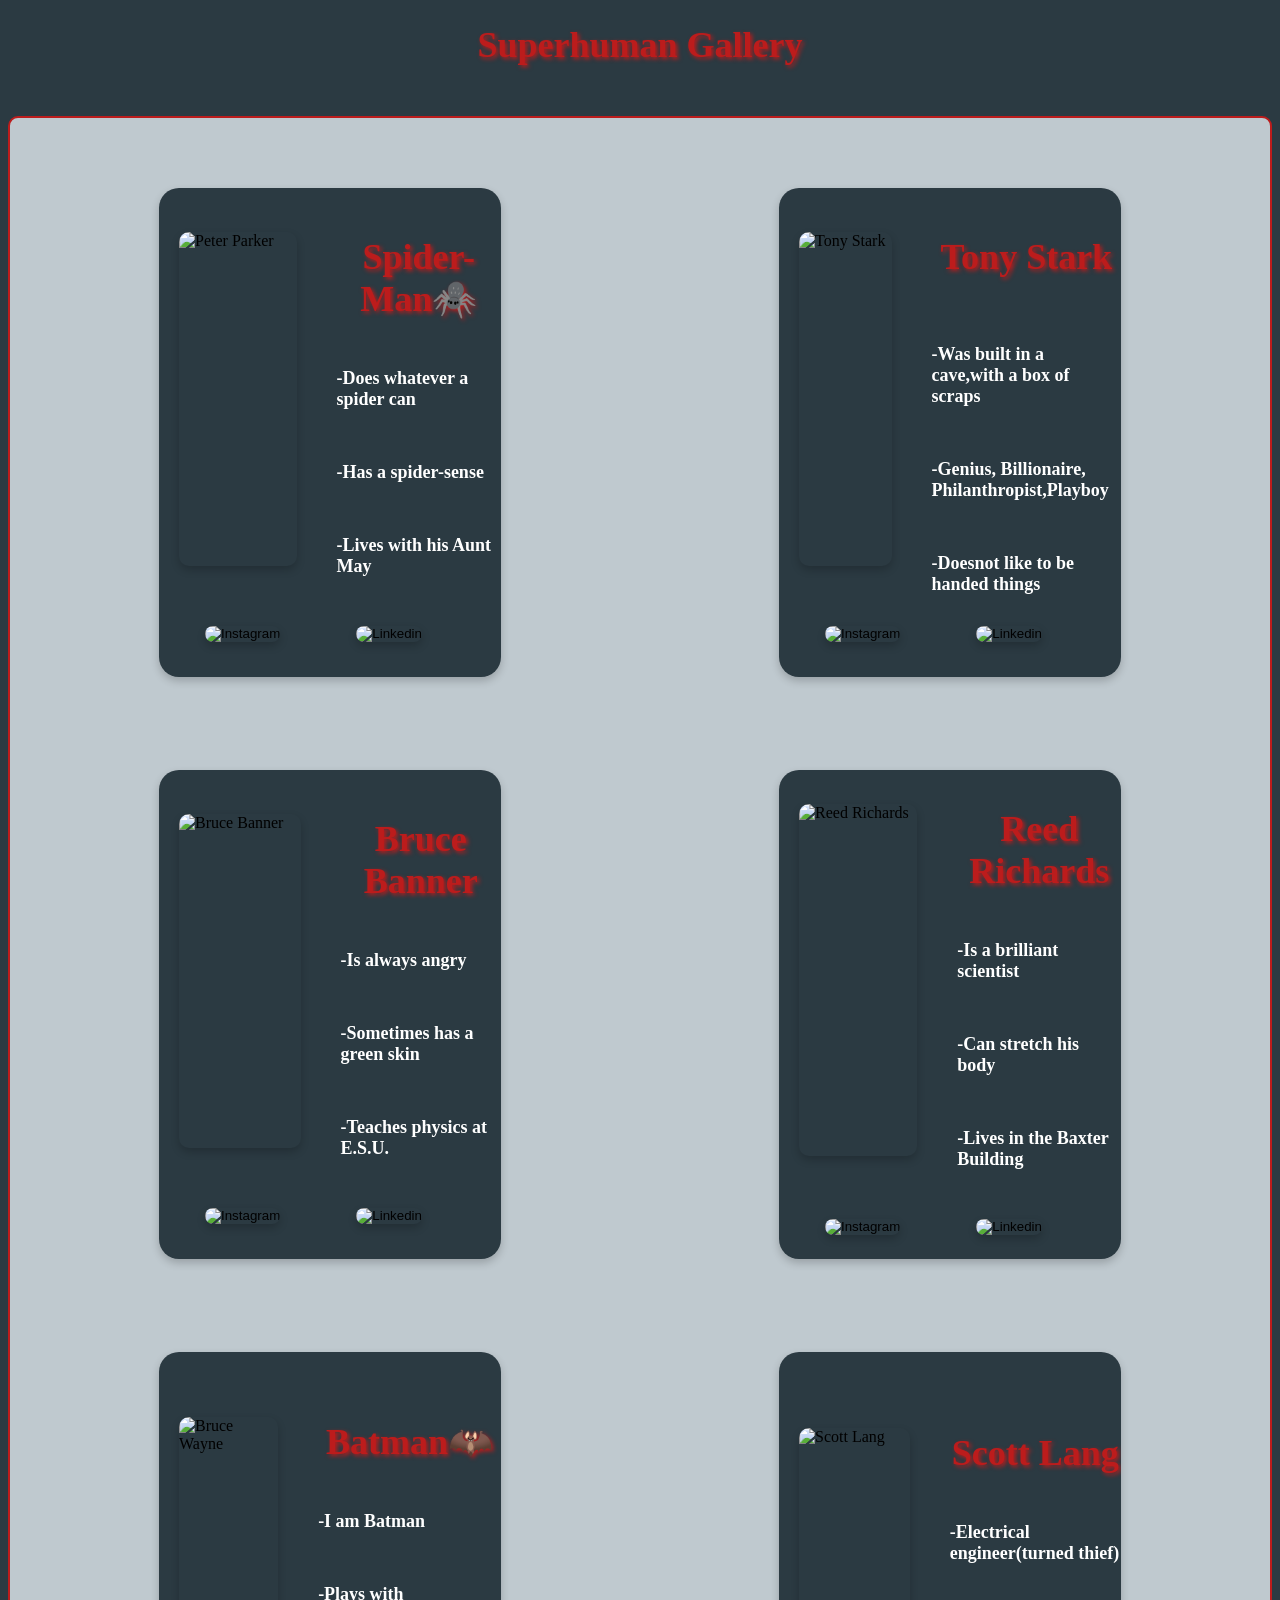
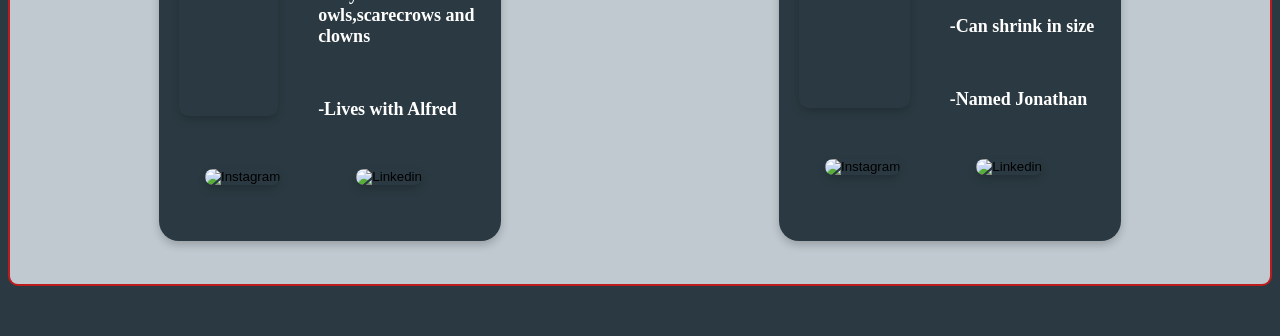
==== index.html @ 7b8031fe "Rename ui.html to index.html" ====
<!DOCTYPE html>
<html lang="en">

<head>
    <meta charset="UTF-8">
    <meta name="viewport" content="width=device-width, initial-scale=1.0">
    <title>Home page;)</title>
    <link rel="stylesheet" href="styleoutlet.css">
</head>

<body>
    <h1>Superhuman Gallery</h1>
    <div class="gallery">
        <div id="SpiderMan" class="superhero">
            <div class="content-container">
                <img src="images/spiderman.png" alt="Peter Parker">
                <div class="description-container">
                    <h1>Spider-Man🕷️</h1>
                    <h4>-Does whatever a spider can</h4><br>
                    <h4>-Has a spider-sense</h4><br>
                    <h4>-Lives with his Aunt May</h4><br>
                </div>
            </div>
            <div class="button-container">
                <button type="button"
                    onclick="window.location.href='https://www.instagram.com/spiderman?utm_source=ig_web_button_share_sheet&stkn=ZDNlZDc0MzIxNw=='"><img
                        src="images/ig.png" alt="Instagram" class="linkedin-icon"></button>
                <button type="button" onclick="window.location.href='spiderlink.html'"><img src="images/linkedin.png"
                        alt="Linkedin" class="linkedin-icon"></button>
            </div>
        </div>
        <div id="IronMan" class="superhero">
            <div class="content-container">
                <img src="images/ironman.png" alt="Tony Stark">
                <div class="description-container">
                    <h1>Tony Stark</h1><br>
                    <h4>-Was built in a cave,with a box of scraps</h4><br>
                    <h4>-Genius, Billionaire, Philanthropist,Playboy</h4><br>
                    <h4>-Doesnot like to be handed things</h4>
                </div>
            </div>
            <div class="button-container">
                <button type="button"
                    onclick="window.location.href='https://www.instagram.com/robertdowneyjr?utm_source=ig_web_button_share_sheet&stkn=ZDNlZDc0MzIxNw=='"><img
                        src="images/ig.png" alt="Instagram" class="linkedin-icon"></button>
                <button type="button" onclick="window.location.href='ironlink.html'"><img src="images/linkedin.png"
                        alt="Linkedin" class="linkedin-icon"></button>
            </div>
        </div>
        <div id="Hulk" class="superhero">
            <div class="content-container">
                <img src="images/hulk.png" alt="Bruce Banner">
                <div class="description-container">
                    <h1>Bruce Banner</h1>
                    <h4>-Is always angry</h4><br>
                    <h4>-Sometimes has a green skin</h4><br>
                    <h4>-Teaches physics at E.S.U.</h4><br>
                </div>
            </div>
            <div class="button-container">
                <button type="button"
                    onclick="window.location.href='https://www.instagram.com/hulkhogan?utm_source=ig_web_button_share_sheet&stkn=ZDNlZDc0MzIxNw=='"><img
                        src="images/ig.png" alt="Instagram" class="linkedin-icon"></button>
                <button type="button" onclick="window.location.href='brucelink.html'"><img src="images/linkedin.png"
                        alt="Linkedin" class="linkedin-icon"></button>
            </div>
        </div>
        <div id="Mrfantastic" class="superhero">
            <div class="content-container">
                <img src="images/reed.png" alt="Reed Richards">
                <div class="description-container">
                    <h1>Reed Richards</h1>
                    <h4>-Is a brilliant scientist</h4><br>
                    <h4>-Can stretch his body</h4><br>
                    <h4>-Lives in the Baxter Building</h4><br>
                </div>
            </div>
            <div class="button-container">
                <button type="button"
                    onclick="window.location.href='https://www.instagram.com/pascalispunk?utm_source=ig_web_button_share_sheet&stkn=ZDNlZDc0MzIxNw=='"><img
                        src="images/ig.png" alt="Instagram" class="linkedin-icon"></button>
                <button type="button" onclick="window.location.href='reedlink.html'"><img src="images/linkedin.png"
                        alt="Linkedin" class="linkedin-icon"></button>
            </div>
        </div>
        <div id="Batman" class="superhero">
            <div class="content-container">
                <img src="images/batman.png" alt="Bruce Wayne">
                <div class="description-container">
                    <h1>Batman🦇</h1>
                    <h4>-I am Batman</h4><br>
                    <h4>-Plays with owls,scarecrows and clowns</h4><br>
                    <h4>-Lives with Alfred</h4><br>
                </div>
            </div>
            <div class="button-container">
                <button type="button"
                    onclick="window.location.href='https://www.instagram.com/batman?utm_source=ig_web_button_share_sheet&stkn=ZDNlZDc0MzIxNw=='"><img
                        src="images/ig.png" alt="Instagram" class="linkedin-icon"></button>
                <button type="button" onclick="window.location.href='batman.html'"><img src="images/linkedin.png"
                        alt="Linkedin" class="linkedin-icon"></button>
            </div>
        </div>
        <div id="antman" class="superhero">
            <div class="content-container">
                <img src="images/antman.png" alt="Scott Lang">
                <div class="description-container">
                    <h1>Scott Lang</h1>
                    <h4>-Electrical engineer(turned thief)</h4><br>
                    <h4>-Can shrink in size</h4><br>
                    <h4>-Named Jonathan</h4><br>
                </div>
            </div>
            <div class="button-container">
                <button type="button"
                    onclick="window.location.href='https://www.instagram.com/antmanofficial?utm_source=ig_web_button_share_sheet&stkn=ZDNlZDc0MzIxNw=='"><img
                        src="images/ig.png" alt="Instagram" class="linkedin-icon"></button>
                <button type="button" onclick="window.location.href='antman.html'"><img src="images/linkedin.png"
                        alt="Linkedin" class="linkedin-icon"></button>
            </div>
        </div>
    </div>
</body>

</html>
---- styleoutlet.css ----
body {
    background-color: #2B3A42;
}

@media (max-width: 768px) {
    .gallery {
        grid-template-columns: 1fr 1fr;
        grid-template-rows: 1fr 1fr 1fr;

        .superhero {
            width: 100%;
            height: auto;
        }
    }
}

h1 {
    text-shadow: 2px 2px 4px #bc1c1c;
    color: #bc1c1c;
    text-align: center;
    font-size: 36px;
}

.gallery {
    border: 2px solid #bc1c1c;
    display: grid;
    grid-template-columns: 1fr 1fr;
    grid-template-rows: 3fr 3fr 3fr;
    gap: 20px;
    padding: 20px;
    background-color: #bfc9cf;
    border-radius: 10px;
    margin: 50px auto;
}

img {
    width: 48%;
    height: 85%;
    object-fit: cover;
    border-radius: 10px;
    box-shadow: 0 4px 8px rgba(0, 0, 0, 0.2);
    margin: 20px 20px 10px 20px;

}

img:hover {
    transform: scale(1.1);
    transition: transform 0.3s ease-in-out;
}

.superhero {
    display: flex;
    flex-direction: column;
    background-color: #2B3A42;
    box-shadow: 0 4px 8px rgba(0, 0, 0, 0.2);
    border-radius: 20px;
    width: 57%;
    height: 87%;
    justify-content: center;
    margin: 50px auto;
    overflow: scroll;
}

button {
    background-color: transparent;
    border: none;
    cursor: pointer;
    margin-left: 20px;
}

.linkedin-icon {
    width: 30px;
    height: 30px;
}

.button-container {
    flex-direction: row;
}

.content-container {
    display: flex;
    flex-flow: row no-wrap;
    overflow: scroll;
}

.description-container {
    display: flex;
    flex-flow: column wrap;
    margin-left: 20px;
    align-items: left;
}

h4 {
    color: white;
    font-size: 18px;
    margin-bottom: 10px;
}
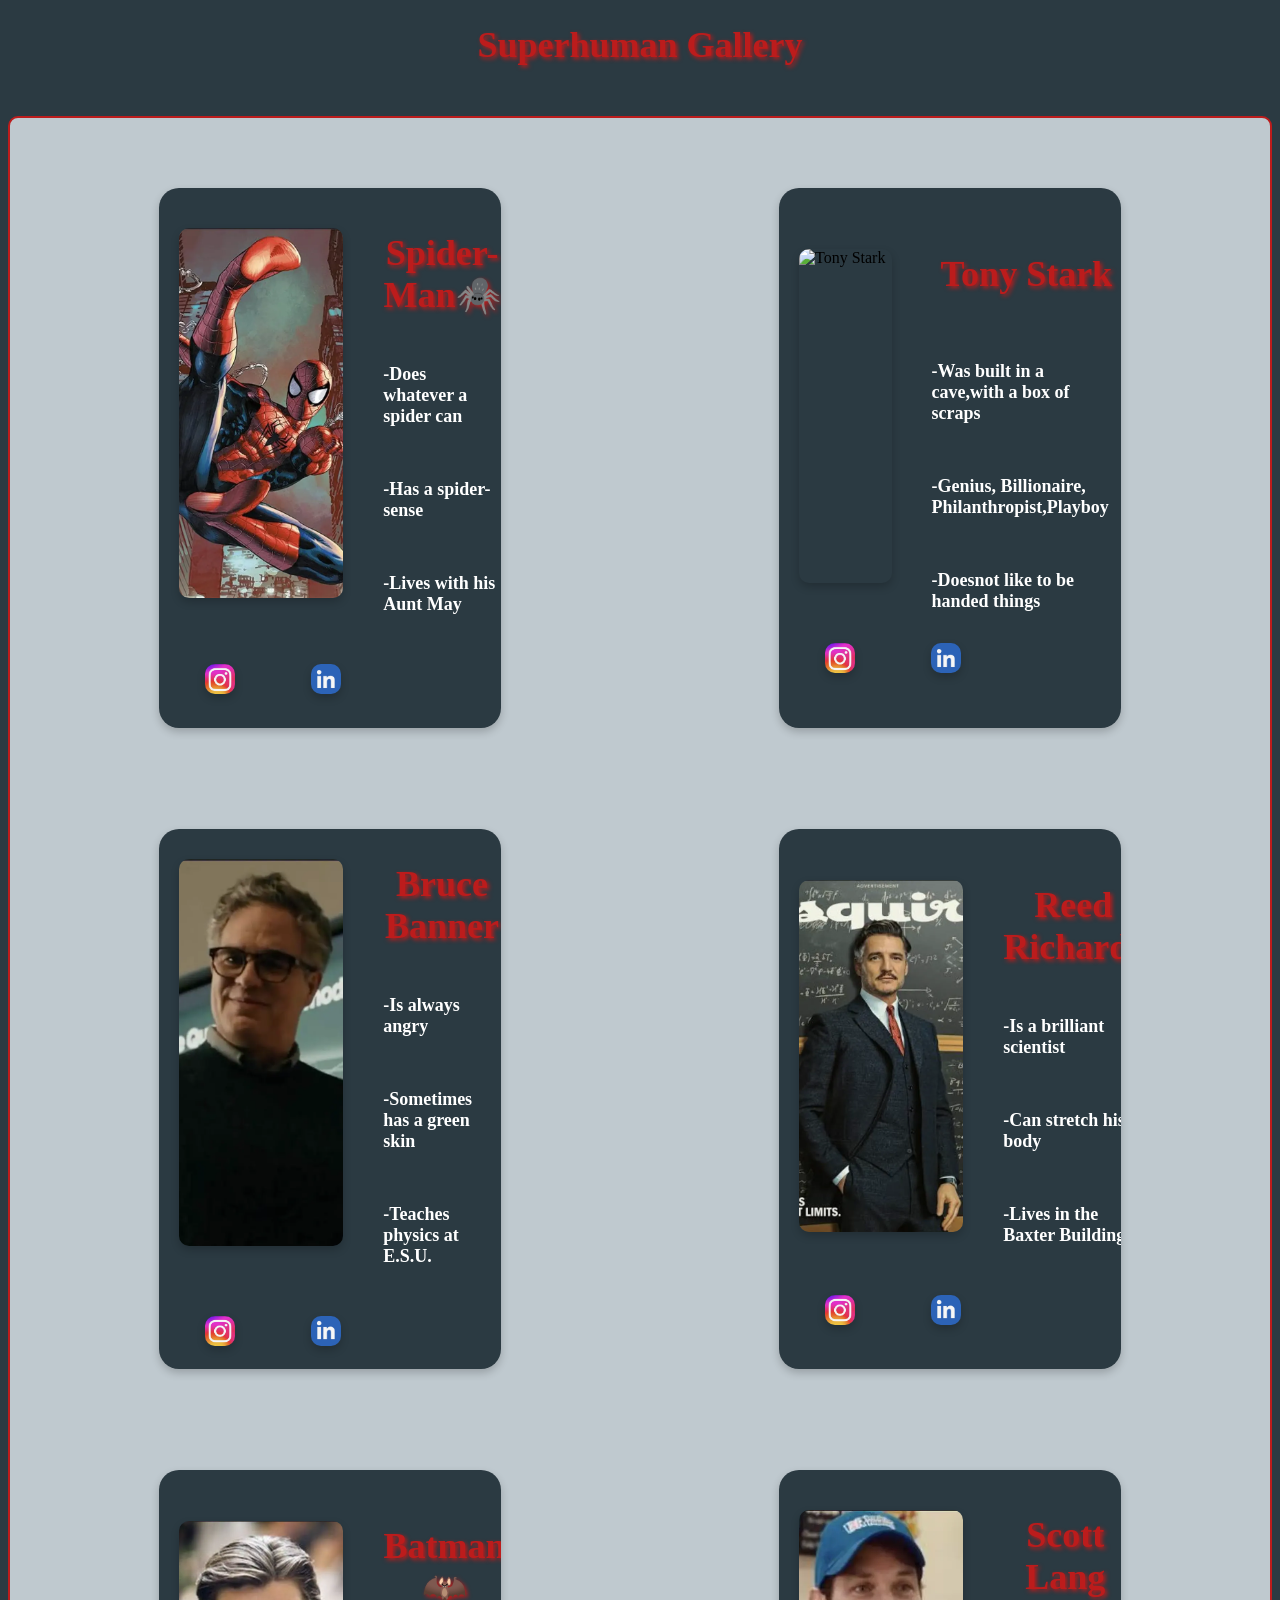
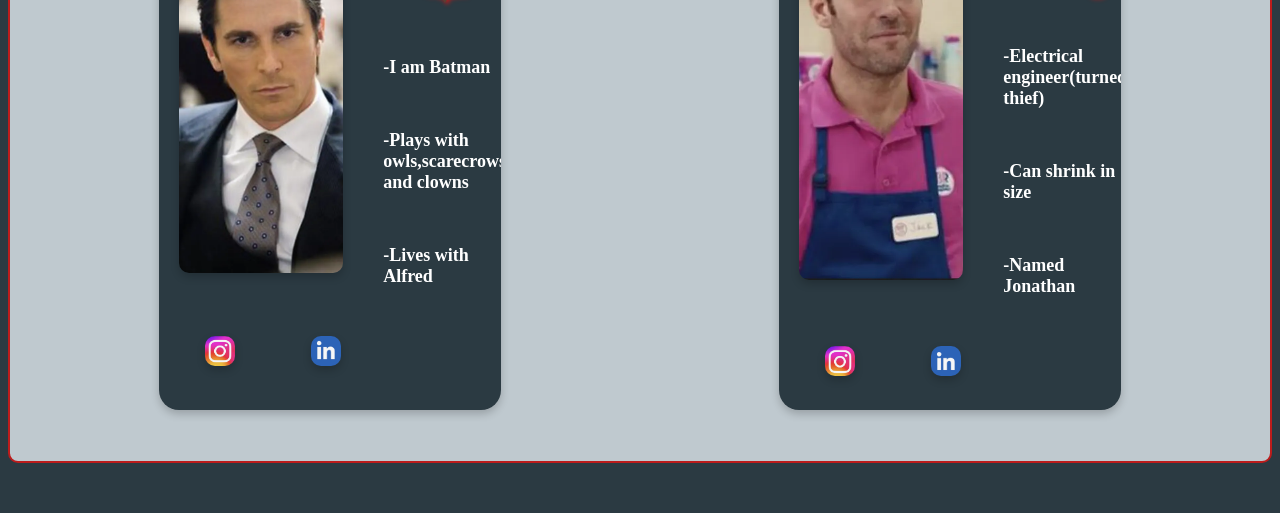
==== commit 4a21950c: "Replace PNG files with compressed WebP images" ====
--- a/index.html
+++ b/index.html
@@ -13,7 +13,7 @@
     <div class="gallery">
         <div id="SpiderMan" class="superhero">
             <div class="content-container">
-                <img src="images/spiderman.png" alt="Peter Parker">
+                <img src="images/spiderman.webp" alt="Peter Parker">
                 <div class="description-container">
                     <h1>Spider-Man🕷️</h1>
                     <h4>-Does whatever a spider can</h4><br>
@@ -24,14 +24,14 @@
             <div class="button-container">
                 <button type="button"
                     onclick="window.location.href='https://www.instagram.com/spiderman?utm_source=ig_web_button_share_sheet&stkn=ZDNlZDc0MzIxNw=='"><img
-                        src="images/ig.png" alt="Instagram" class="linkedin-icon"></button>
-                <button type="button" onclick="window.location.href='spiderlink.html'"><img src="images/linkedin.png"
+                        src="images/ig.webp" alt="Instagram" class="linkedin-icon"></button>
+                <button type="button" onclick="window.location.href='spiderlink.html'"><img src="images/linkedin.webp"
                         alt="Linkedin" class="linkedin-icon"></button>
             </div>
         </div>
         <div id="IronMan" class="superhero">
             <div class="content-container">
-                <img src="images/ironman.png" alt="Tony Stark">
+                <img src="ironman.webp" alt="Tony Stark">
                 <div class="description-container">
                     <h1>Tony Stark</h1><br>
                     <h4>-Was built in a cave,with a box of scraps</h4><br>
@@ -42,14 +42,14 @@
             <div class="button-container">
                 <button type="button"
                     onclick="window.location.href='https://www.instagram.com/robertdowneyjr?utm_source=ig_web_button_share_sheet&stkn=ZDNlZDc0MzIxNw=='"><img
-                        src="images/ig.png" alt="Instagram" class="linkedin-icon"></button>
-                <button type="button" onclick="window.location.href='ironlink.html'"><img src="images/linkedin.png"
+                        src="images/ig.webp" alt="Instagram" class="linkedin-icon"></button>
+                <button type="button" onclick="window.location.href='ironlink.html'"><img src="images/linkedin.webp"
                         alt="Linkedin" class="linkedin-icon"></button>
             </div>
         </div>
         <div id="Hulk" class="superhero">
             <div class="content-container">
-                <img src="images/hulk.png" alt="Bruce Banner">
+                <img src="images/hulk.webp" alt="Bruce Banner">
                 <div class="description-container">
                     <h1>Bruce Banner</h1>
                     <h4>-Is always angry</h4><br>
@@ -60,14 +60,14 @@
             <div class="button-container">
                 <button type="button"
                     onclick="window.location.href='https://www.instagram.com/hulkhogan?utm_source=ig_web_button_share_sheet&stkn=ZDNlZDc0MzIxNw=='"><img
-                        src="images/ig.png" alt="Instagram" class="linkedin-icon"></button>
-                <button type="button" onclick="window.location.href='brucelink.html'"><img src="images/linkedin.png"
+                        src="images/ig.webp" alt="Instagram" class="linkedin-icon"></button>
+                <button type="button" onclick="window.location.href='brucelink.html'"><img src="images/linkedin.webp"
                         alt="Linkedin" class="linkedin-icon"></button>
             </div>
         </div>
         <div id="Mrfantastic" class="superhero">
             <div class="content-container">
-                <img src="images/reed.png" alt="Reed Richards">
+                <img src="images/reed.webp" alt="Reed Richards">
                 <div class="description-container">
                     <h1>Reed Richards</h1>
                     <h4>-Is a brilliant scientist</h4><br>
@@ -78,14 +78,14 @@
             <div class="button-container">
                 <button type="button"
                     onclick="window.location.href='https://www.instagram.com/pascalispunk?utm_source=ig_web_button_share_sheet&stkn=ZDNlZDc0MzIxNw=='"><img
-                        src="images/ig.png" alt="Instagram" class="linkedin-icon"></button>
-                <button type="button" onclick="window.location.href='reedlink.html'"><img src="images/linkedin.png"
+                        src="images/ig.webp" alt="Instagram" class="linkedin-icon"></button>
+                <button type="button" onclick="window.location.href='reedlink.html'"><img src="images/linkedin.webp"
                         alt="Linkedin" class="linkedin-icon"></button>
             </div>
         </div>
         <div id="Batman" class="superhero">
             <div class="content-container">
-                <img src="images/batman.png" alt="Bruce Wayne">
+                <img src="images/batman.webp" alt="Bruce Wayne">
                 <div class="description-container">
                     <h1>Batman🦇</h1>
                     <h4>-I am Batman</h4><br>
@@ -96,14 +96,14 @@
             <div class="button-container">
                 <button type="button"
                     onclick="window.location.href='https://www.instagram.com/batman?utm_source=ig_web_button_share_sheet&stkn=ZDNlZDc0MzIxNw=='"><img
-                        src="images/ig.png" alt="Instagram" class="linkedin-icon"></button>
-                <button type="button" onclick="window.location.href='batman.html'"><img src="images/linkedin.png"
+                        src="images/ig.webp" alt="Instagram" class="linkedin-icon"></button>
+                <button type="button" onclick="window.location.href='batman.html'"><img src="images/linkedin.webp"
                         alt="Linkedin" class="linkedin-icon"></button>
             </div>
         </div>
         <div id="antman" class="superhero">
             <div class="content-container">
-                <img src="images/antman.png" alt="Scott Lang">
+                <img src="images/antman.webp" alt="Scott Lang">
                 <div class="description-container">
                     <h1>Scott Lang</h1>
                     <h4>-Electrical engineer(turned thief)</h4><br>
@@ -114,8 +114,8 @@
             <div class="button-container">
                 <button type="button"
                     onclick="window.location.href='https://www.instagram.com/antmanofficial?utm_source=ig_web_button_share_sheet&stkn=ZDNlZDc0MzIxNw=='"><img
-                        src="images/ig.png" alt="Instagram" class="linkedin-icon"></button>
-                <button type="button" onclick="window.location.href='antman.html'"><img src="images/linkedin.png"
+                        src="images/ig.webp" alt="Instagram" class="linkedin-icon"></button>
+                <button type="button" onclick="window.location.href='antman.html'"><img src="images/linkedin.webp"
                         alt="Linkedin" class="linkedin-icon"></button>
             </div>
         </div>
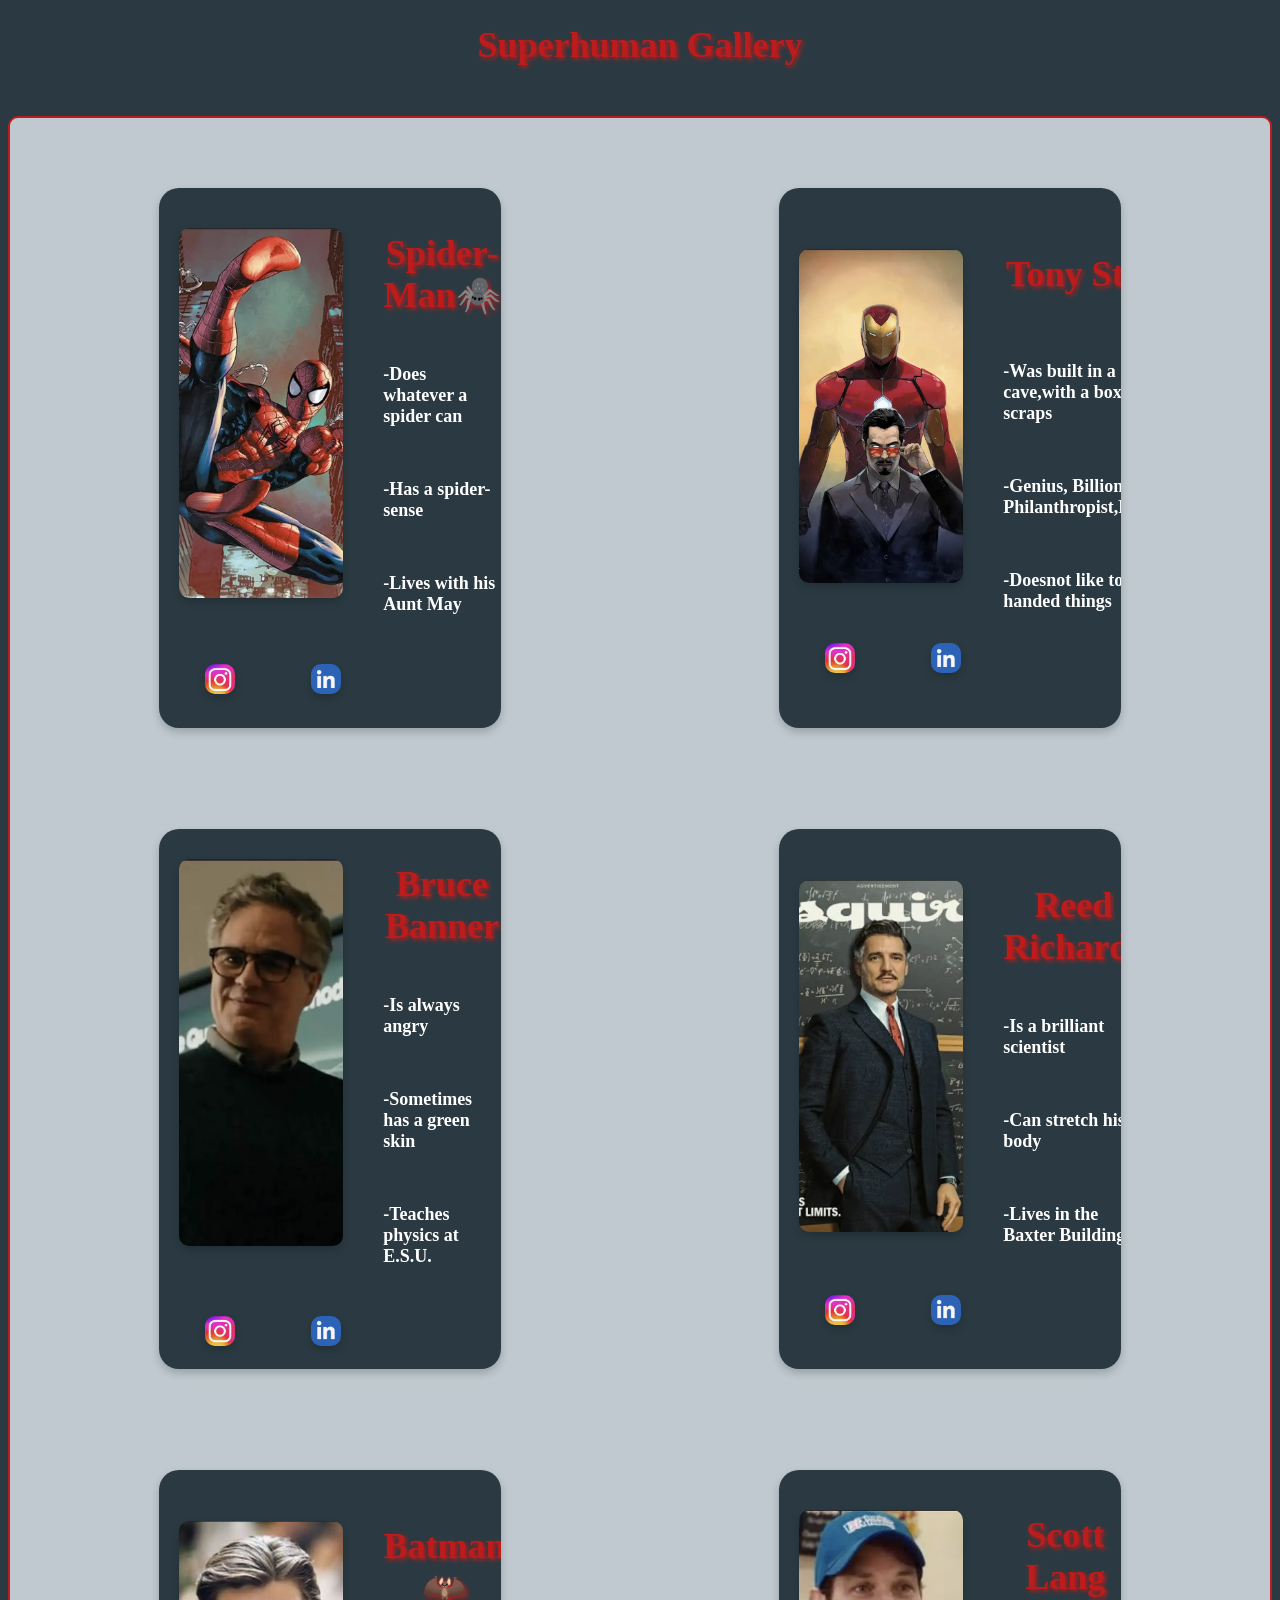
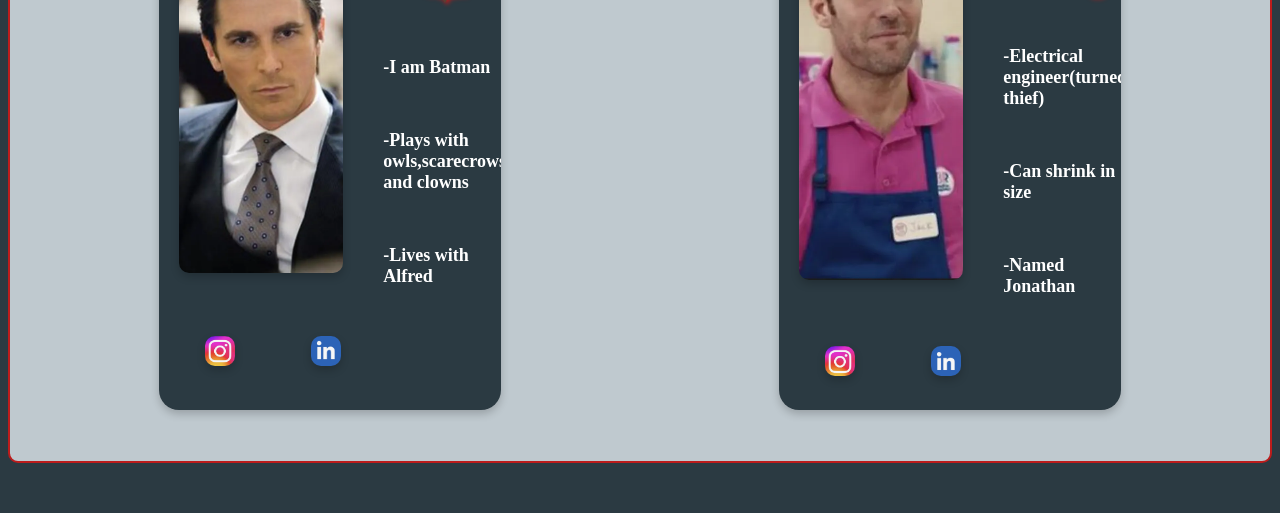
==== commit 28c632e9: "Update index.html" ====
--- a/index.html
+++ b/index.html
@@ -31,7 +31,7 @@
         </div>
         <div id="IronMan" class="superhero">
             <div class="content-container">
-                <img src="ironman.webp" alt="Tony Stark">
+                <img src="images/ironman.webp" alt="Tony Stark">
                 <div class="description-container">
                     <h1>Tony Stark</h1><br>
                     <h4>-Was built in a cave,with a box of scraps</h4><br>
